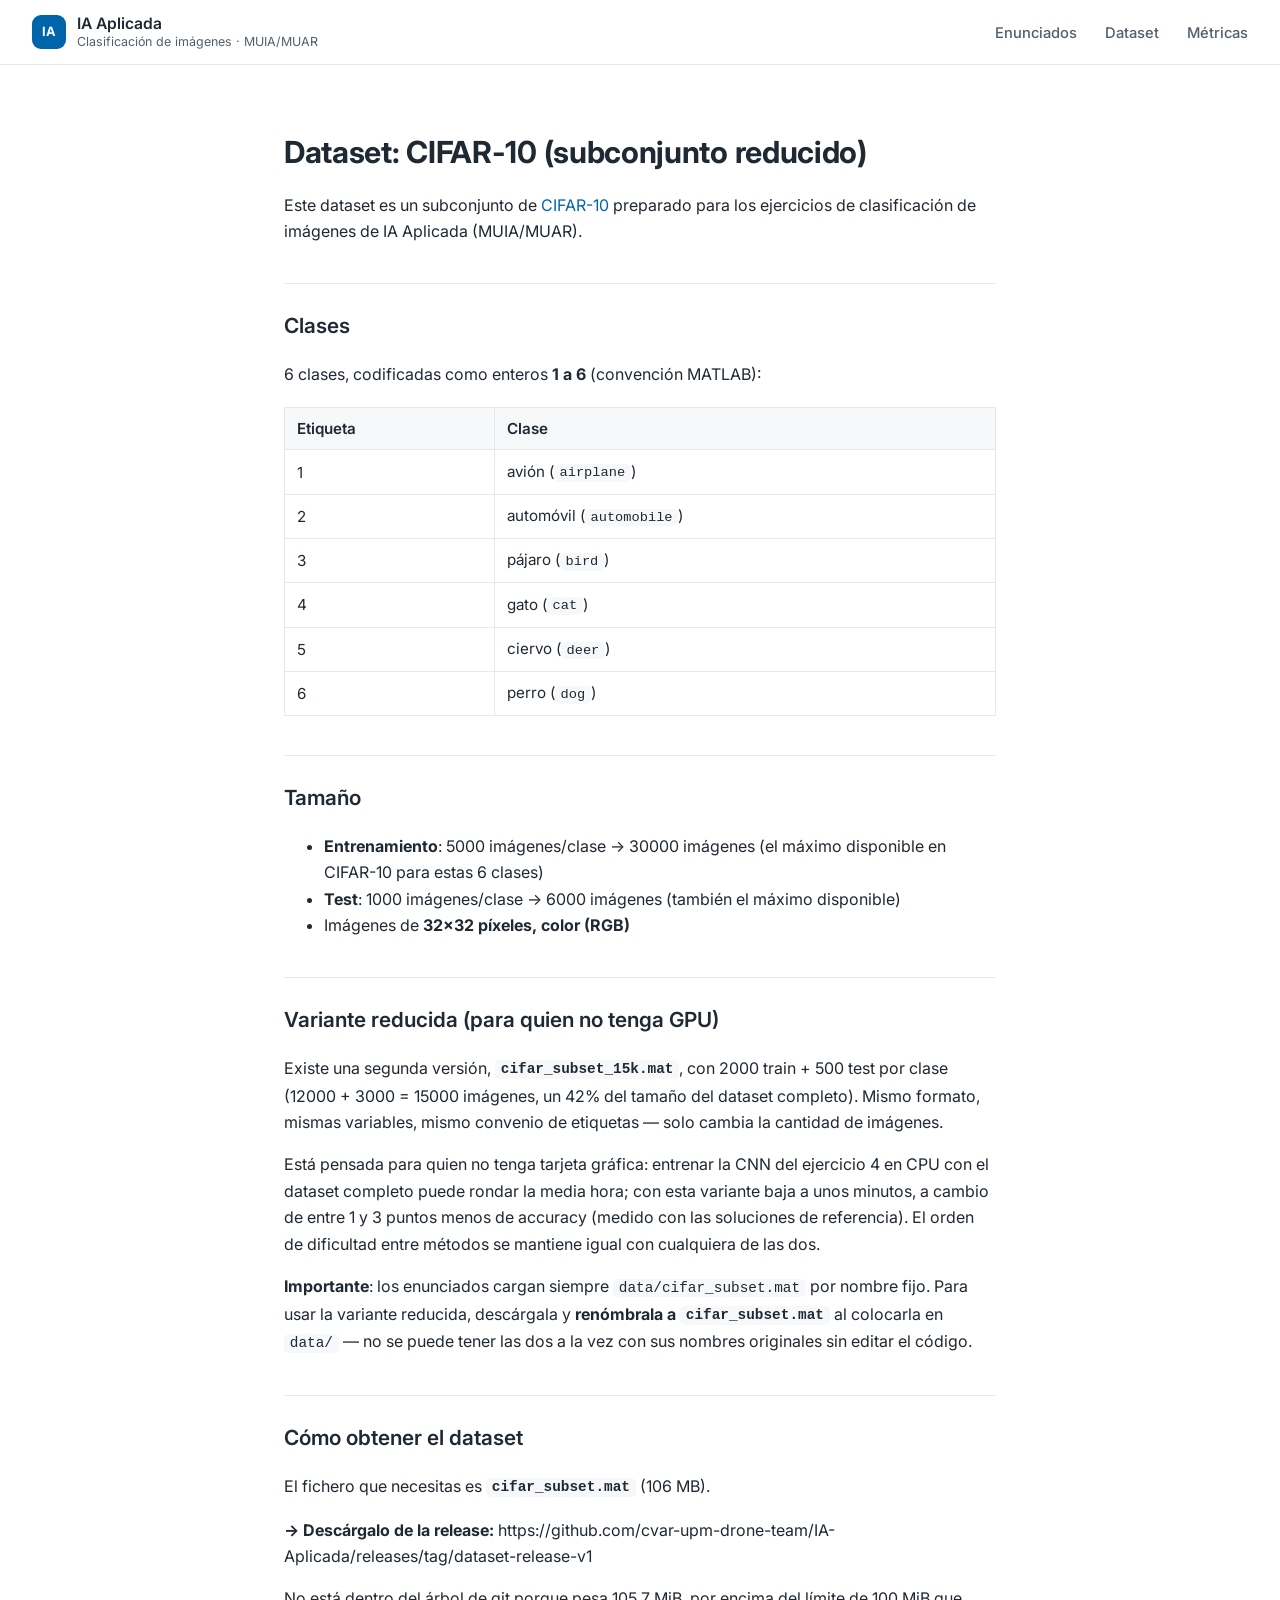
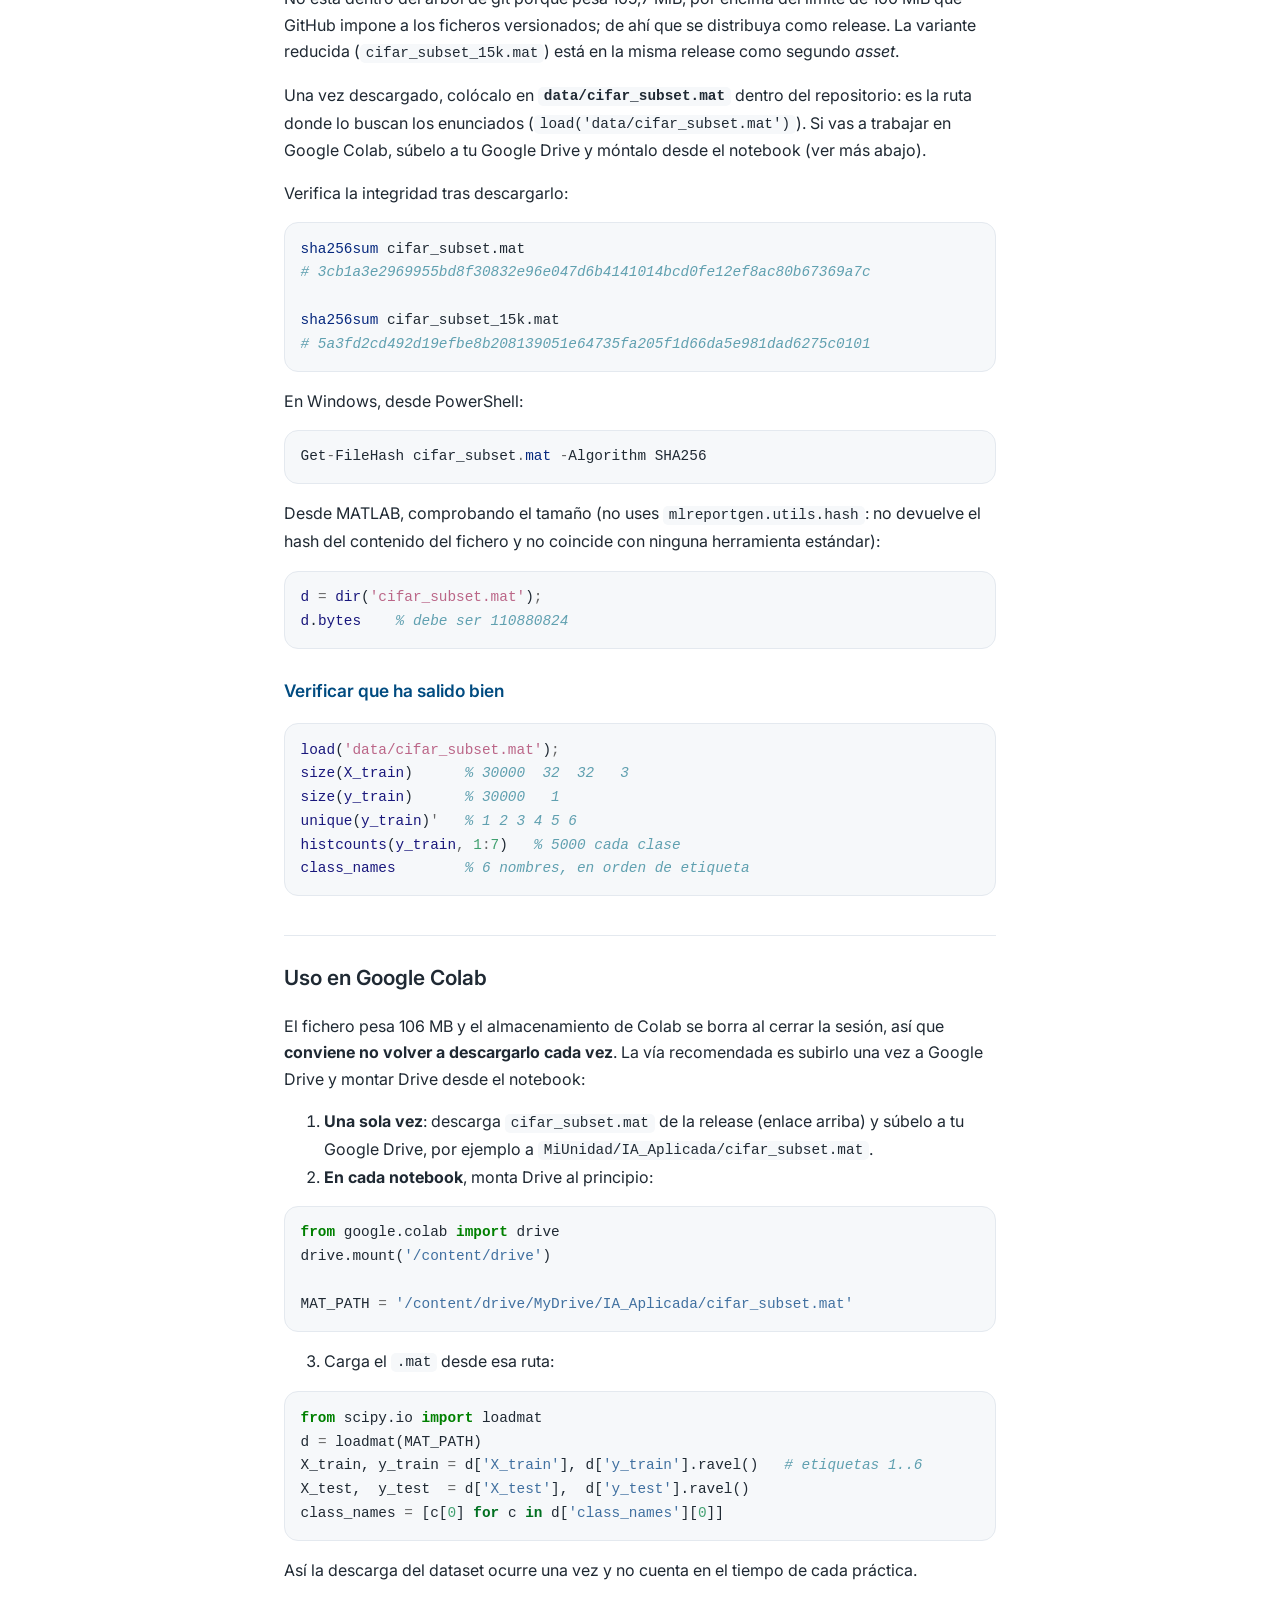
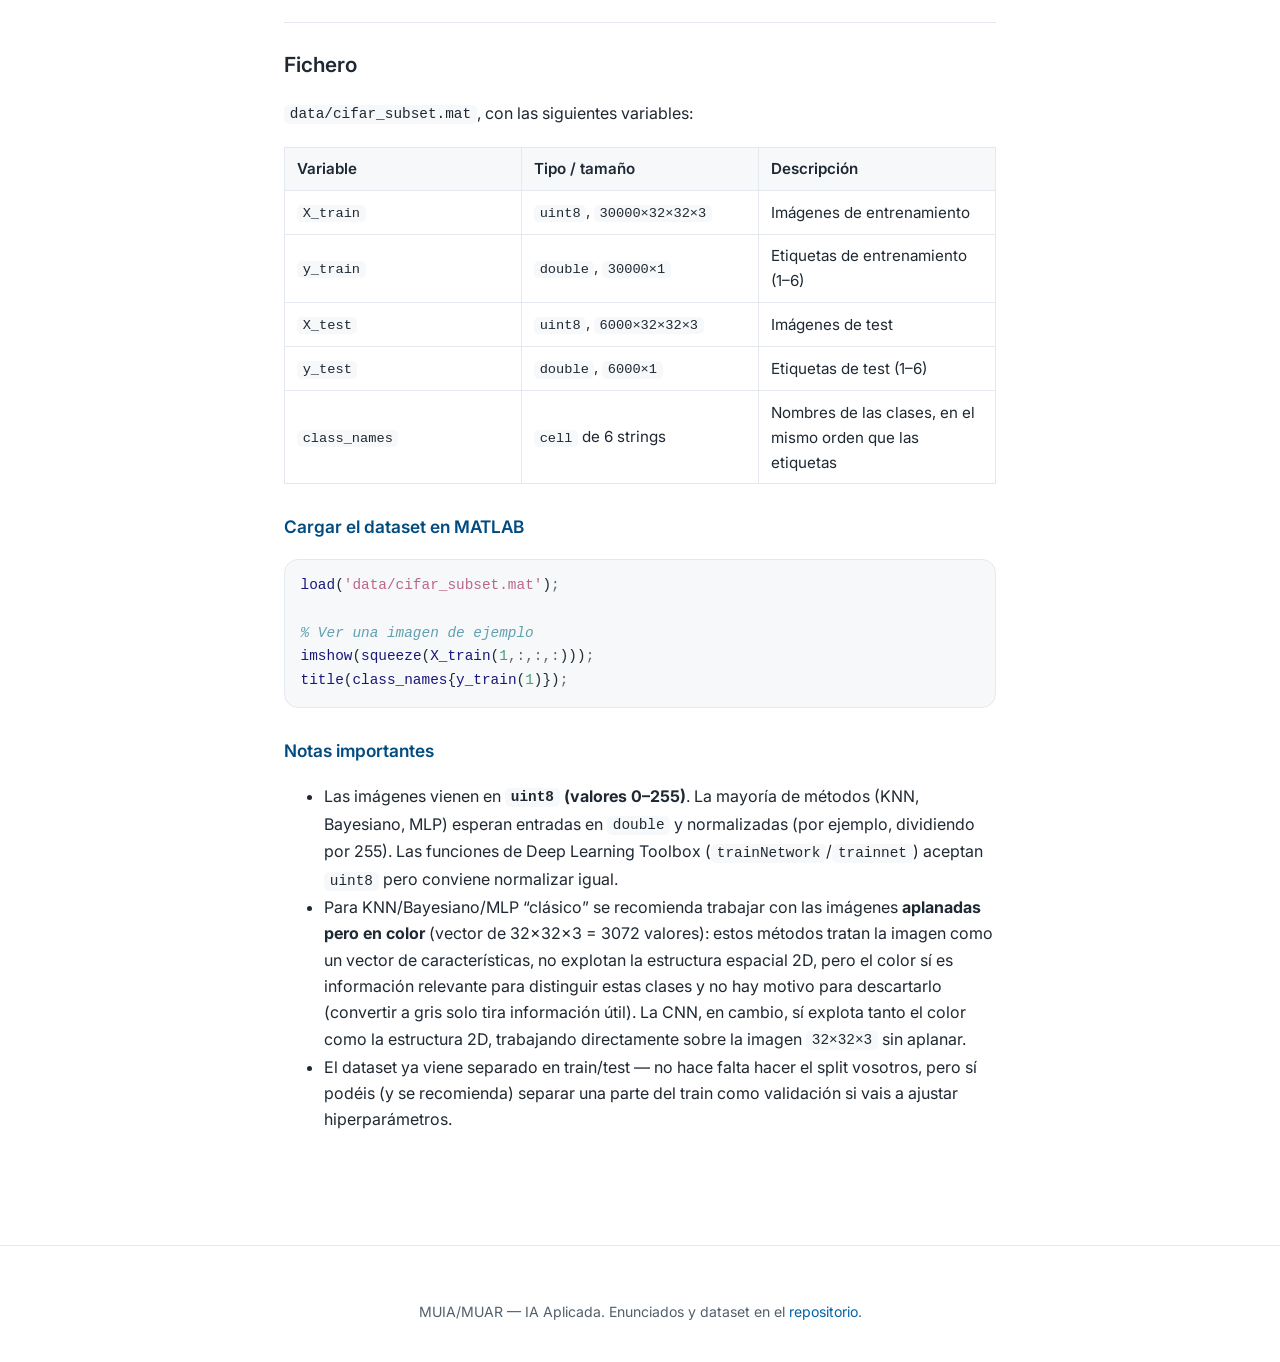
==== dataset.html @ ec820c71 "Publicar sitio: enunciados, dataset y metricas Generado con pandoc a partir de enunciados/*.md y doc" ====
<!doctype html>
<html lang="es">
<head>
<meta charset="utf-8">
<meta name="viewport" content="width=device-width, initial-scale=1">
<title>Dataset — IA Aplicada</title>
<link rel="preconnect" href="https://fonts.googleapis.com">
<link rel="preconnect" href="https://fonts.gstatic.com" crossorigin>
<link href="https://fonts.googleapis.com/css2?family=Inter:wght@400;500;600;700&display=swap" rel="stylesheet">
<link rel="stylesheet" href="style.css">
</head>
<body>
<header class="topbar">
  <a class="brand" href="index.html">
    <span class="brand-mark">IA</span>
    <span class="brand-text">
      <span class="brand-title">IA Aplicada</span>
      <span class="brand-sub">Clasificación de imágenes · MUIA/MUAR</span>
    </span>
  </a>
  <nav>
    <a href="index.html">Enunciados</a>
    <a href="dataset.html">Dataset</a>
    <a href="metrics.html">Métricas</a>
  </nav>
</header>
<main class="content">
<h1 id="dataset-cifar-10-subconjunto-reducido">Dataset: CIFAR-10
(subconjunto reducido)</h1>
<p>Este dataset es un subconjunto de <a
href="https://www.cs.toronto.edu/~kriz/cifar.html">CIFAR-10</a>
preparado para los ejercicios de clasificación de imágenes de IA
Aplicada (MUIA/MUAR).</p>
<h2 id="clases">Clases</h2>
<p>6 clases, codificadas como enteros <strong>1 a 6</strong> (convención
MATLAB):</p>
<table>
<thead>
<tr class="header">
<th>Etiqueta</th>
<th>Clase</th>
</tr>
</thead>
<tbody>
<tr class="odd">
<td>1</td>
<td>avión (<code>airplane</code>)</td>
</tr>
<tr class="even">
<td>2</td>
<td>automóvil (<code>automobile</code>)</td>
</tr>
<tr class="odd">
<td>3</td>
<td>pájaro (<code>bird</code>)</td>
</tr>
<tr class="even">
<td>4</td>
<td>gato (<code>cat</code>)</td>
</tr>
<tr class="odd">
<td>5</td>
<td>ciervo (<code>deer</code>)</td>
</tr>
<tr class="even">
<td>6</td>
<td>perro (<code>dog</code>)</td>
</tr>
</tbody>
</table>
<h2 id="tamaño">Tamaño</h2>
<ul>
<li><strong>Entrenamiento</strong>: 5000 imágenes/clase → 30000 imágenes
(el máximo disponible en CIFAR-10 para estas 6 clases)</li>
<li><strong>Test</strong>: 1000 imágenes/clase → 6000 imágenes (también
el máximo disponible)</li>
<li>Imágenes de <strong>32×32 píxeles, color (RGB)</strong></li>
</ul>
<h2 id="variante-reducida-para-quien-no-tenga-gpu">Variante reducida
(para quien no tenga GPU)</h2>
<p>Existe una segunda versión,
<strong><code>cifar_subset_15k.mat</code></strong>, con 2000 train + 500
test por clase (12000 + 3000 = 15000 imágenes, un 42% del tamaño del
dataset completo). Mismo formato, mismas variables, mismo convenio de
etiquetas — solo cambia la cantidad de imágenes.</p>
<p>Está pensada para quien no tenga tarjeta gráfica: entrenar la CNN del
ejercicio 4 en CPU con el dataset completo puede rondar la media hora;
con esta variante baja a unos minutos, a cambio de entre 1 y 3 puntos
menos de accuracy (medido con las soluciones de referencia). El orden de
dificultad entre métodos se mantiene igual con cualquiera de las
dos.</p>
<p><strong>Importante</strong>: los enunciados cargan siempre
<code>data/cifar_subset.mat</code> por nombre fijo. Para usar la
variante reducida, descárgala y <strong>renómbrala a
<code>cifar_subset.mat</code></strong> al colocarla en
<code>data/</code> — no se puede tener las dos a la vez con sus nombres
originales sin editar el código.</p>
<h2 id="cómo-obtener-el-dataset">Cómo obtener el dataset</h2>
<p>El fichero que necesitas es
<strong><code>cifar_subset.mat</code></strong> (106 MB).</p>
<p><strong>→ Descárgalo de la release:</strong>
https://github.com/cvar-upm-drone-team/IA-Aplicada/releases/tag/dataset-release-v1</p>
<p>No está dentro del árbol de git porque pesa 105,7 MiB, por encima del
límite de 100 MiB que GitHub impone a los ficheros versionados; de ahí
que se distribuya como release. La variante reducida
(<code>cifar_subset_15k.mat</code>) está en la misma release como
segundo <em>asset</em>.</p>
<p>Una vez descargado, colócalo en
<strong><code>data/cifar_subset.mat</code></strong> dentro del
repositorio: es la ruta donde lo buscan los enunciados
(<code>load('data/cifar_subset.mat')</code>). Si vas a trabajar en
Google Colab, súbelo a tu Google Drive y móntalo desde el notebook (ver
más abajo).</p>
<p>Verifica la integridad tras descargarlo:</p>
<div class="sourceCode" id="cb1"><pre
class="sourceCode bash"><code class="sourceCode bash"><span id="cb1-1"><a href="#cb1-1" aria-hidden="true" tabindex="-1"></a><span class="fu">sha256sum</span> cifar_subset.mat</span>
<span id="cb1-2"><a href="#cb1-2" aria-hidden="true" tabindex="-1"></a><span class="co"># 3cb1a3e2969955bd8f30832e96e047d6b4141014bcd0fe12ef8ac80b67369a7c</span></span>
<span id="cb1-3"><a href="#cb1-3" aria-hidden="true" tabindex="-1"></a></span>
<span id="cb1-4"><a href="#cb1-4" aria-hidden="true" tabindex="-1"></a><span class="fu">sha256sum</span> cifar_subset_15k.mat</span>
<span id="cb1-5"><a href="#cb1-5" aria-hidden="true" tabindex="-1"></a><span class="co"># 5a3fd2cd492d19efbe8b208139051e64735fa205f1d66da5e981dad6275c0101</span></span></code></pre></div>
<p>En Windows, desde PowerShell:</p>
<div class="sourceCode" id="cb2"><pre
class="sourceCode powershell"><code class="sourceCode powershell"><span id="cb2-1"><a href="#cb2-1" aria-hidden="true" tabindex="-1"></a>Get<span class="op">-</span>FileHash cifar_subset<span class="op">.</span><span class="fu">mat</span> <span class="op">-</span>Algorithm SHA256</span></code></pre></div>
<p>Desde MATLAB, comprobando el tamaño (no uses
<code>mlreportgen.utils.hash</code>: no devuelve el hash del contenido
del fichero y no coincide con ninguna herramienta estándar):</p>
<div class="sourceCode" id="cb3"><pre
class="sourceCode matlab"><code class="sourceCode matlab"><span id="cb3-1"><a href="#cb3-1" aria-hidden="true" tabindex="-1"></a><span class="va">d</span> <span class="op">=</span> <span class="va">dir</span>(<span class="ss">&#39;cifar_subset.mat&#39;</span>)<span class="op">;</span></span>
<span id="cb3-2"><a href="#cb3-2" aria-hidden="true" tabindex="-1"></a><span class="va">d</span>.<span class="va">bytes</span>    <span class="co">% debe ser 110880824</span></span></code></pre></div>
<h3 id="verificar-que-ha-salido-bien">Verificar que ha salido bien</h3>
<div class="sourceCode" id="cb4"><pre
class="sourceCode matlab"><code class="sourceCode matlab"><span id="cb4-1"><a href="#cb4-1" aria-hidden="true" tabindex="-1"></a><span class="va">load</span>(<span class="ss">&#39;data/cifar_subset.mat&#39;</span>)<span class="op">;</span></span>
<span id="cb4-2"><a href="#cb4-2" aria-hidden="true" tabindex="-1"></a><span class="va">size</span>(<span class="va">X_train</span>)      <span class="co">% 30000  32  32   3</span></span>
<span id="cb4-3"><a href="#cb4-3" aria-hidden="true" tabindex="-1"></a><span class="va">size</span>(<span class="va">y_train</span>)      <span class="co">% 30000   1</span></span>
<span id="cb4-4"><a href="#cb4-4" aria-hidden="true" tabindex="-1"></a><span class="va">unique</span>(<span class="va">y_train</span>)<span class="op">&#39;</span>   <span class="co">% 1 2 3 4 5 6</span></span>
<span id="cb4-5"><a href="#cb4-5" aria-hidden="true" tabindex="-1"></a><span class="va">histcounts</span>(<span class="va">y_train</span><span class="op">,</span> <span class="fl">1</span><span class="op">:</span><span class="fl">7</span>)   <span class="co">% 5000 cada clase</span></span>
<span id="cb4-6"><a href="#cb4-6" aria-hidden="true" tabindex="-1"></a><span class="va">class_names</span>        <span class="co">% 6 nombres, en orden de etiqueta</span></span></code></pre></div>
<h2 id="uso-en-google-colab">Uso en Google Colab</h2>
<p>El fichero pesa 106 MB y el almacenamiento de Colab se borra al
cerrar la sesión, así que <strong>conviene no volver a descargarlo cada
vez</strong>. La vía recomendada es subirlo una vez a Google Drive y
montar Drive desde el notebook:</p>
<ol type="1">
<li><strong>Una sola vez</strong>: descarga
<code>cifar_subset.mat</code> de la release (enlace arriba) y súbelo a
tu Google Drive, por ejemplo a
<code>MiUnidad/IA_Aplicada/cifar_subset.mat</code>.</li>
<li><strong>En cada notebook</strong>, monta Drive al principio:</li>
</ol>
<div class="sourceCode" id="cb5"><pre
class="sourceCode python"><code class="sourceCode python"><span id="cb5-1"><a href="#cb5-1" aria-hidden="true" tabindex="-1"></a><span class="im">from</span> google.colab <span class="im">import</span> drive</span>
<span id="cb5-2"><a href="#cb5-2" aria-hidden="true" tabindex="-1"></a>drive.mount(<span class="st">&#39;/content/drive&#39;</span>)</span>
<span id="cb5-3"><a href="#cb5-3" aria-hidden="true" tabindex="-1"></a></span>
<span id="cb5-4"><a href="#cb5-4" aria-hidden="true" tabindex="-1"></a>MAT_PATH <span class="op">=</span> <span class="st">&#39;/content/drive/MyDrive/IA_Aplicada/cifar_subset.mat&#39;</span></span></code></pre></div>
<ol start="3" type="1">
<li>Carga el <code>.mat</code> desde esa ruta:</li>
</ol>
<div class="sourceCode" id="cb6"><pre
class="sourceCode python"><code class="sourceCode python"><span id="cb6-1"><a href="#cb6-1" aria-hidden="true" tabindex="-1"></a><span class="im">from</span> scipy.io <span class="im">import</span> loadmat</span>
<span id="cb6-2"><a href="#cb6-2" aria-hidden="true" tabindex="-1"></a>d <span class="op">=</span> loadmat(MAT_PATH)</span>
<span id="cb6-3"><a href="#cb6-3" aria-hidden="true" tabindex="-1"></a>X_train, y_train <span class="op">=</span> d[<span class="st">&#39;X_train&#39;</span>], d[<span class="st">&#39;y_train&#39;</span>].ravel()   <span class="co"># etiquetas 1..6</span></span>
<span id="cb6-4"><a href="#cb6-4" aria-hidden="true" tabindex="-1"></a>X_test,  y_test  <span class="op">=</span> d[<span class="st">&#39;X_test&#39;</span>],  d[<span class="st">&#39;y_test&#39;</span>].ravel()</span>
<span id="cb6-5"><a href="#cb6-5" aria-hidden="true" tabindex="-1"></a>class_names <span class="op">=</span> [c[<span class="dv">0</span>] <span class="cf">for</span> c <span class="kw">in</span> d[<span class="st">&#39;class_names&#39;</span>][<span class="dv">0</span>]]</span></code></pre></div>
<p>Así la descarga del dataset ocurre una vez y no cuenta en el tiempo
de cada práctica.</p>
<h2 id="fichero">Fichero</h2>
<p><code>data/cifar_subset.mat</code>, con las siguientes variables:</p>
<table>
<colgroup>
<col style="width: 33%" />
<col style="width: 33%" />
<col style="width: 33%" />
</colgroup>
<thead>
<tr class="header">
<th>Variable</th>
<th>Tipo / tamaño</th>
<th>Descripción</th>
</tr>
</thead>
<tbody>
<tr class="odd">
<td><code>X_train</code></td>
<td><code>uint8</code>, <code>30000×32×32×3</code></td>
<td>Imágenes de entrenamiento</td>
</tr>
<tr class="even">
<td><code>y_train</code></td>
<td><code>double</code>, <code>30000×1</code></td>
<td>Etiquetas de entrenamiento (1–6)</td>
</tr>
<tr class="odd">
<td><code>X_test</code></td>
<td><code>uint8</code>, <code>6000×32×32×3</code></td>
<td>Imágenes de test</td>
</tr>
<tr class="even">
<td><code>y_test</code></td>
<td><code>double</code>, <code>6000×1</code></td>
<td>Etiquetas de test (1–6)</td>
</tr>
<tr class="odd">
<td><code>class_names</code></td>
<td><code>cell</code> de 6 strings</td>
<td>Nombres de las clases, en el mismo orden que las etiquetas</td>
</tr>
</tbody>
</table>
<h3 id="cargar-el-dataset-en-matlab">Cargar el dataset en MATLAB</h3>
<div class="sourceCode" id="cb7"><pre
class="sourceCode matlab"><code class="sourceCode matlab"><span id="cb7-1"><a href="#cb7-1" aria-hidden="true" tabindex="-1"></a><span class="va">load</span>(<span class="ss">&#39;data/cifar_subset.mat&#39;</span>)<span class="op">;</span></span>
<span id="cb7-2"><a href="#cb7-2" aria-hidden="true" tabindex="-1"></a></span>
<span id="cb7-3"><a href="#cb7-3" aria-hidden="true" tabindex="-1"></a><span class="co">% Ver una imagen de ejemplo</span></span>
<span id="cb7-4"><a href="#cb7-4" aria-hidden="true" tabindex="-1"></a><span class="va">imshow</span>(<span class="va">squeeze</span>(<span class="va">X_train</span>(<span class="fl">1</span><span class="op">,:,:,:</span>)))<span class="op">;</span></span>
<span id="cb7-5"><a href="#cb7-5" aria-hidden="true" tabindex="-1"></a><span class="va">title</span>(<span class="va">class_names</span>{<span class="va">y_train</span>(<span class="fl">1</span>)})<span class="op">;</span></span></code></pre></div>
<h3 id="notas-importantes">Notas importantes</h3>
<ul>
<li>Las imágenes vienen en <strong><code>uint8</code> (valores
0–255)</strong>. La mayoría de métodos (KNN, Bayesiano, MLP) esperan
entradas en <code>double</code> y normalizadas (por ejemplo, dividiendo
por 255). Las funciones de Deep Learning Toolbox
(<code>trainNetwork</code>/<code>trainnet</code>) aceptan
<code>uint8</code> pero conviene normalizar igual.</li>
<li>Para KNN/Bayesiano/MLP “clásico” se recomienda trabajar con las
imágenes <strong>aplanadas pero en color</strong> (vector de 32×32×3 =
3072 valores): estos métodos tratan la imagen como un vector de
características, no explotan la estructura espacial 2D, pero el color sí
es información relevante para distinguir estas clases y no hay motivo
para descartarlo (convertir a gris solo tira información útil). La CNN,
en cambio, sí explota tanto el color como la estructura 2D, trabajando
directamente sobre la imagen <code>32×32×3</code> sin aplanar.</li>
<li>El dataset ya viene separado en train/test — no hace falta hacer el
split vosotros, pero sí podéis (y se recomienda) separar una parte del
train como validación si vais a ajustar hiperparámetros.</li>
</ul>

</main>
<footer class="footer">
  <p>MUIA/MUAR — IA Aplicada. Enunciados y dataset en el
  <a href="https://github.com/cvar-upm-drone-team/IA-Aplicada">repositorio</a>.</p>
</footer>
</body>
</html>
---- style.css ----
:root {
  --bg: #ffffff;
  --surface: #ffffff;
  --surface-muted: #f6f8fa;
  --border: #e4e9ef;
  --text: #1f2933;
  --text-muted: #52606d;
  --accent: #0064ab;
  --accent-ink: #004b80;
  --accent-bg: #eaf3fb;
  --code-bg: #f6f8fa;
  --radius: 8px;
  --radius-lg: 14px;
}
* { box-sizing: border-box; }
html, body { margin: 0; padding: 0; }
body {
  background: var(--bg);
  color: var(--text);
  font-family: "Inter", -apple-system, BlinkMacSystemFont, "Segoe UI", Helvetica, Arial, sans-serif;
  line-height: 1.65;
  -webkit-font-smoothing: antialiased;
}
a { color: var(--accent); text-decoration: none; }
a:hover { text-decoration: underline; }
code {
  font-family: ui-monospace, SFMono-Regular, Menlo, Consolas, monospace;
  background: var(--code-bg);
  padding: 0.1em 0.4em;
  border-radius: 5px;
  font-size: 0.9em;
}
pre {
  background: var(--code-bg);
  border: 1px solid var(--border);
  border-radius: var(--radius-lg);
  padding: 1.1em 1.2em;
  overflow-x: auto;
}
pre code { background: none; padding: 0; }
table { width: 100%; border-collapse: collapse; margin: 1.2rem 0; font-size: 0.95em; }
th, td { padding: 0.55em 0.8em; border: 1px solid var(--border); text-align: left; }
th { background: var(--surface-muted); font-weight: 600; }
blockquote {
  margin: 1em 0;
  padding: 0.6em 1.1em;
  border-left: 3px solid var(--accent);
  background: var(--accent-bg);
  color: var(--text-muted);
  border-radius: 0 var(--radius) var(--radius) 0;
}

/* Cabecera */
.topbar {
  position: sticky;
  top: 0;
  z-index: 10;
  display: flex;
  flex-wrap: wrap;
  align-items: center;
  justify-content: space-between;
  gap: 1rem;
  padding: 0.9rem 2rem;
  background: rgba(255, 255, 255, 0.92);
  backdrop-filter: blur(8px);
  border-bottom: 1px solid var(--border);
}
.topbar .brand { display: flex; align-items: center; gap: 0.7rem; color: var(--text); }
.topbar .brand:hover { text-decoration: none; }
.brand-mark {
  display: flex;
  align-items: center;
  justify-content: center;
  width: 34px;
  height: 34px;
  border-radius: 9px;
  background: var(--accent);
  color: #fff;
  font-weight: 700;
  font-size: 0.8rem;
  letter-spacing: 0.02em;
  flex-shrink: 0;
}
.brand-text { display: flex; flex-direction: column; line-height: 1.25; }
.brand-title { font-weight: 600; font-size: 0.98rem; }
.brand-sub { font-size: 0.78rem; color: var(--text-muted); }
.topbar nav a { margin-left: 1.5rem; color: var(--text-muted); font-size: 0.92rem; font-weight: 500; }
.topbar nav a:hover { color: var(--accent); text-decoration: none; }

.content {
  max-width: 760px;
  margin: 0 auto;
  padding: 3rem 1.5rem 4rem;
}
h1 { font-size: 1.9rem; line-height: 1.25; font-weight: 700; letter-spacing: -0.01em; }
h2 { font-size: 1.3rem; font-weight: 600; margin-top: 2.4rem; border-top: 1px solid var(--border); padding-top: 1.6rem; }
h3 { font-size: 1.08rem; font-weight: 600; margin-top: 1.8rem; color: var(--accent-ink); }

.footer {
  text-align: center;
  color: var(--text-muted);
  font-size: 0.88em;
  padding: 2.5rem 1.5rem 3.5rem;
  border-top: 1px solid var(--border);
  margin-top: 2rem;
}

/* Portada */
.hero {
  max-width: 720px;
  margin: 1.5rem auto 0;
  text-align: left;
  background-image: radial-gradient(var(--border) 1px, transparent 1px);
  background-size: 18px 18px;
  background-position: right -10px top -10px;
  background-repeat: no-repeat;
  background-size: 220px 220px;
}
.eyebrow {
  display: inline-block;
  color: var(--accent);
  font-size: 0.82rem;
  font-weight: 600;
  letter-spacing: 0.06em;
  text-transform: uppercase;
  margin-bottom: 0.9rem;
}
.hero h1 { margin: 0 0 0.9rem; }
.hero p { color: var(--text-muted); font-size: 1.08rem; max-width: 55ch; }
.hero-actions { display: flex; align-items: center; gap: 1.6rem; margin-top: 1.6rem; flex-wrap: wrap; }
.btn-primary {
  display: inline-block;
  background: var(--accent);
  color: #fff;
  padding: 0.75em 1.5em;
  border-radius: var(--radius);
  font-weight: 600;
  font-size: 0.95rem;
}
.btn-primary:hover { background: var(--accent-ink); text-decoration: none; }
.btn-text { color: var(--accent); font-weight: 600; font-size: 0.95rem; }

.grid {
  display: grid;
  grid-template-columns: repeat(2, 1fr);
  gap: 1rem;
  margin: 2.8rem 0;
  scroll-margin-top: 5rem;
}
@media (max-width: 600px) { .grid { grid-template-columns: 1fr; } }
.card {
  display: flex;
  flex-direction: column;
  gap: 0.35rem;
  background: var(--surface);
  border: 1px solid var(--border);
  border-radius: var(--radius-lg);
  padding: 1.3rem 1.4rem;
  color: var(--text);
  transition: border-color 0.15s ease, transform 0.15s ease;
}
.card:hover { border-color: var(--accent); transform: translateY(-2px); text-decoration: none; }
.card-tag { font-size: 0.78rem; color: var(--accent); font-weight: 600; text-transform: uppercase; letter-spacing: 0.05em; }
.card-title { font-size: 1.15rem; font-weight: 600; color: var(--text); }
.card-desc { color: var(--text-muted); font-size: 0.92rem; }

.info { max-width: 720px; margin: 0 auto; }
.info ul { padding-left: 1.2rem; }
.info li { margin-bottom: 0.6rem; color: var(--text-muted); }
.info li code { color: var(--text); }

code span.al { color: #ff0000; font-weight: bold; } /* Alert */
    code span.an { color: #60a0b0; font-weight: bold; font-style: italic; } /* Annotation */
    code span.at { color: #7d9029; } /* Attribute */
    code span.bn { color: #40a070; } /* BaseN */
    code span.bu { color: #008000; } /* BuiltIn */
    code span.cf { color: #007020; font-weight: bold; } /* ControlFlow */
    code span.ch { color: #4070a0; } /* Char */
    code span.cn { color: #880000; } /* Constant */
    code span.co { color: #60a0b0; font-style: italic; } /* Comment */
    code span.cv { color: #60a0b0; font-weight: bold; font-style: italic; } /* CommentVar */
    code span.do { color: #ba2121; font-style: italic; } /* Documentation */
    code span.dt { color: #902000; } /* DataType */
    code span.dv { color: #40a070; } /* DecVal */
    code span.er { color: #ff0000; font-weight: bold; } /* Error */
    code span.ex { } /* Extension */
    code span.fl { color: #40a070; } /* Float */
    code span.fu { color: #06287e; } /* Function */
    code span.im { color: #008000; font-weight: bold; } /* Import */
    code span.in { color: #60a0b0; font-weight: bold; font-style: italic; } /* Information */
    code span.kw { color: #007020; font-weight: bold; } /* Keyword */
    code span.op { color: #666666; } /* Operator */
    code span.ot { color: #007020; } /* Other */
    code span.pp { color: #bc7a00; } /* Preprocessor */
    code span.sc { color: #4070a0; } /* SpecialChar */
    code span.ss { color: #bb6688; } /* SpecialString */
    code span.st { color: #4070a0; } /* String */
    code span.va { color: #19177c; } /* Variable */
    code span.vs { color: #4070a0; } /* VerbatimString */
    code span.wa { color: #60a0b0; font-weight: bold; font-style: italic; } /* Warning */
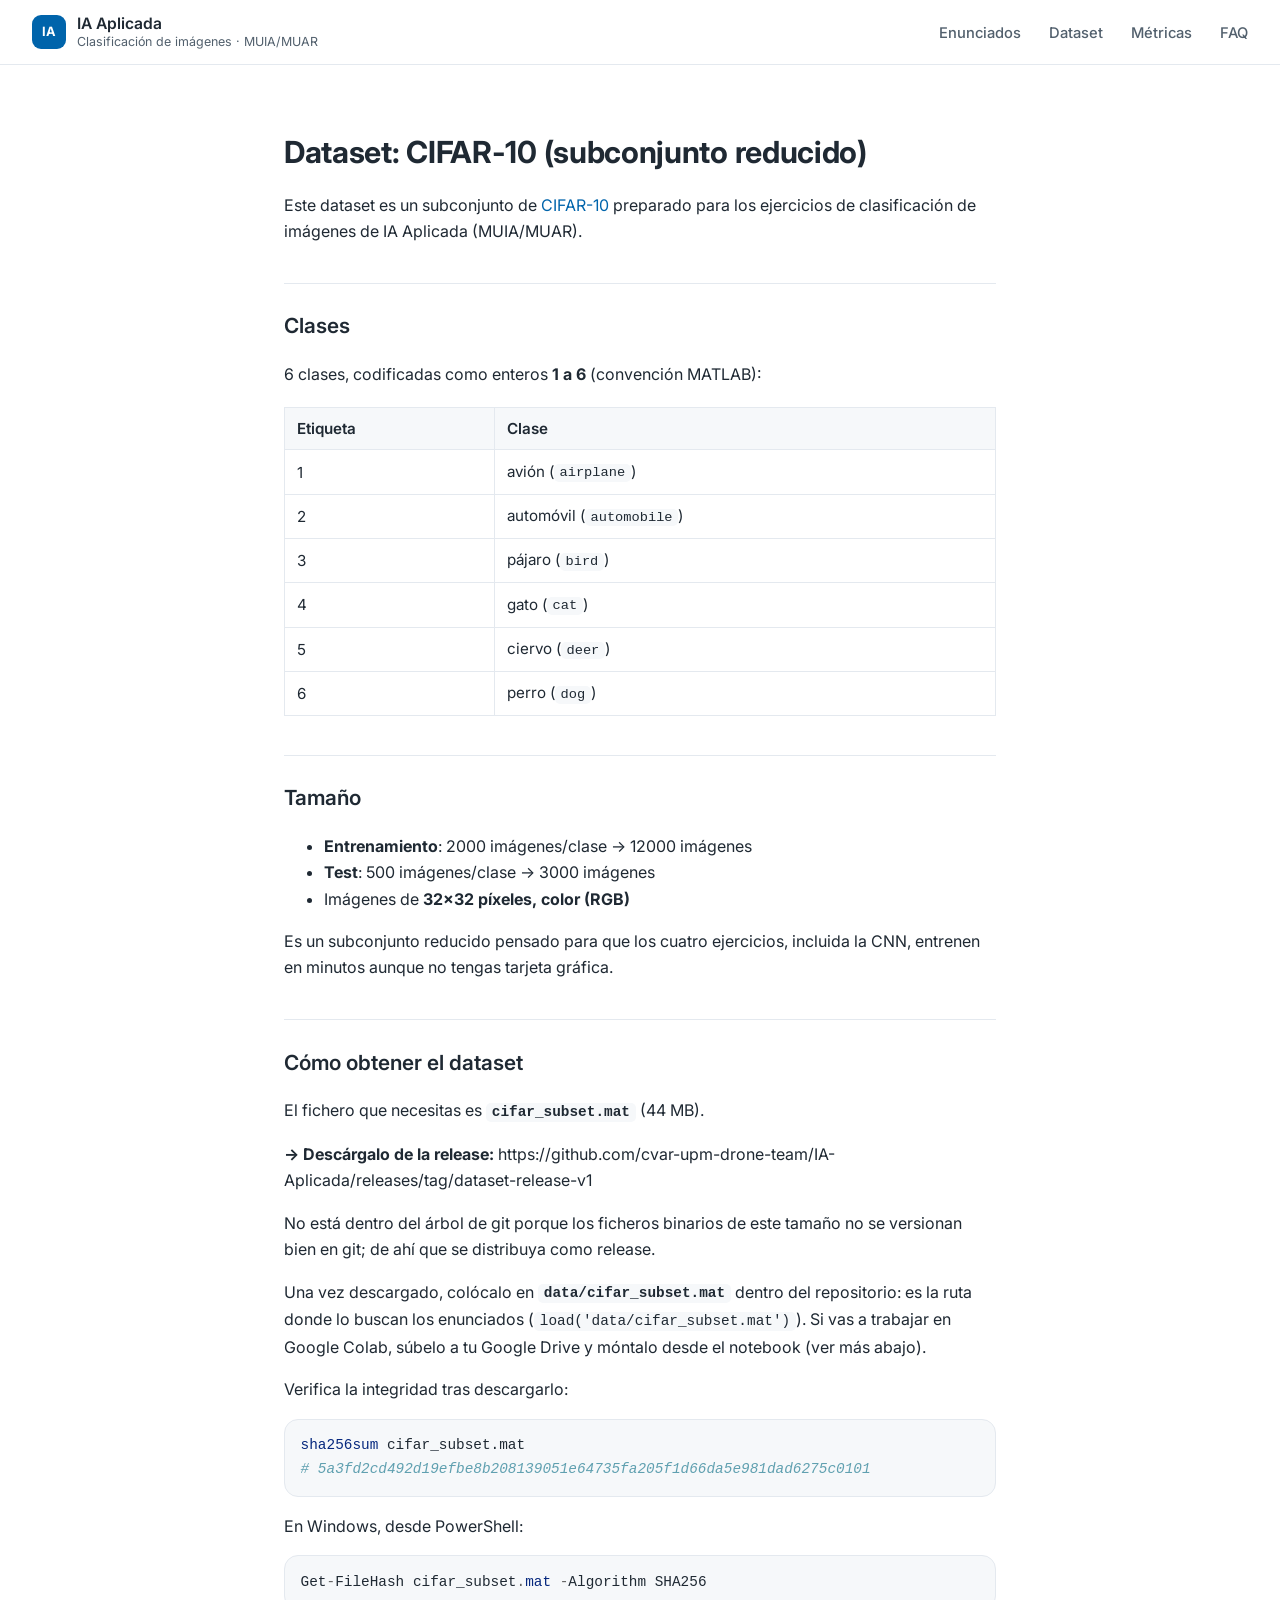
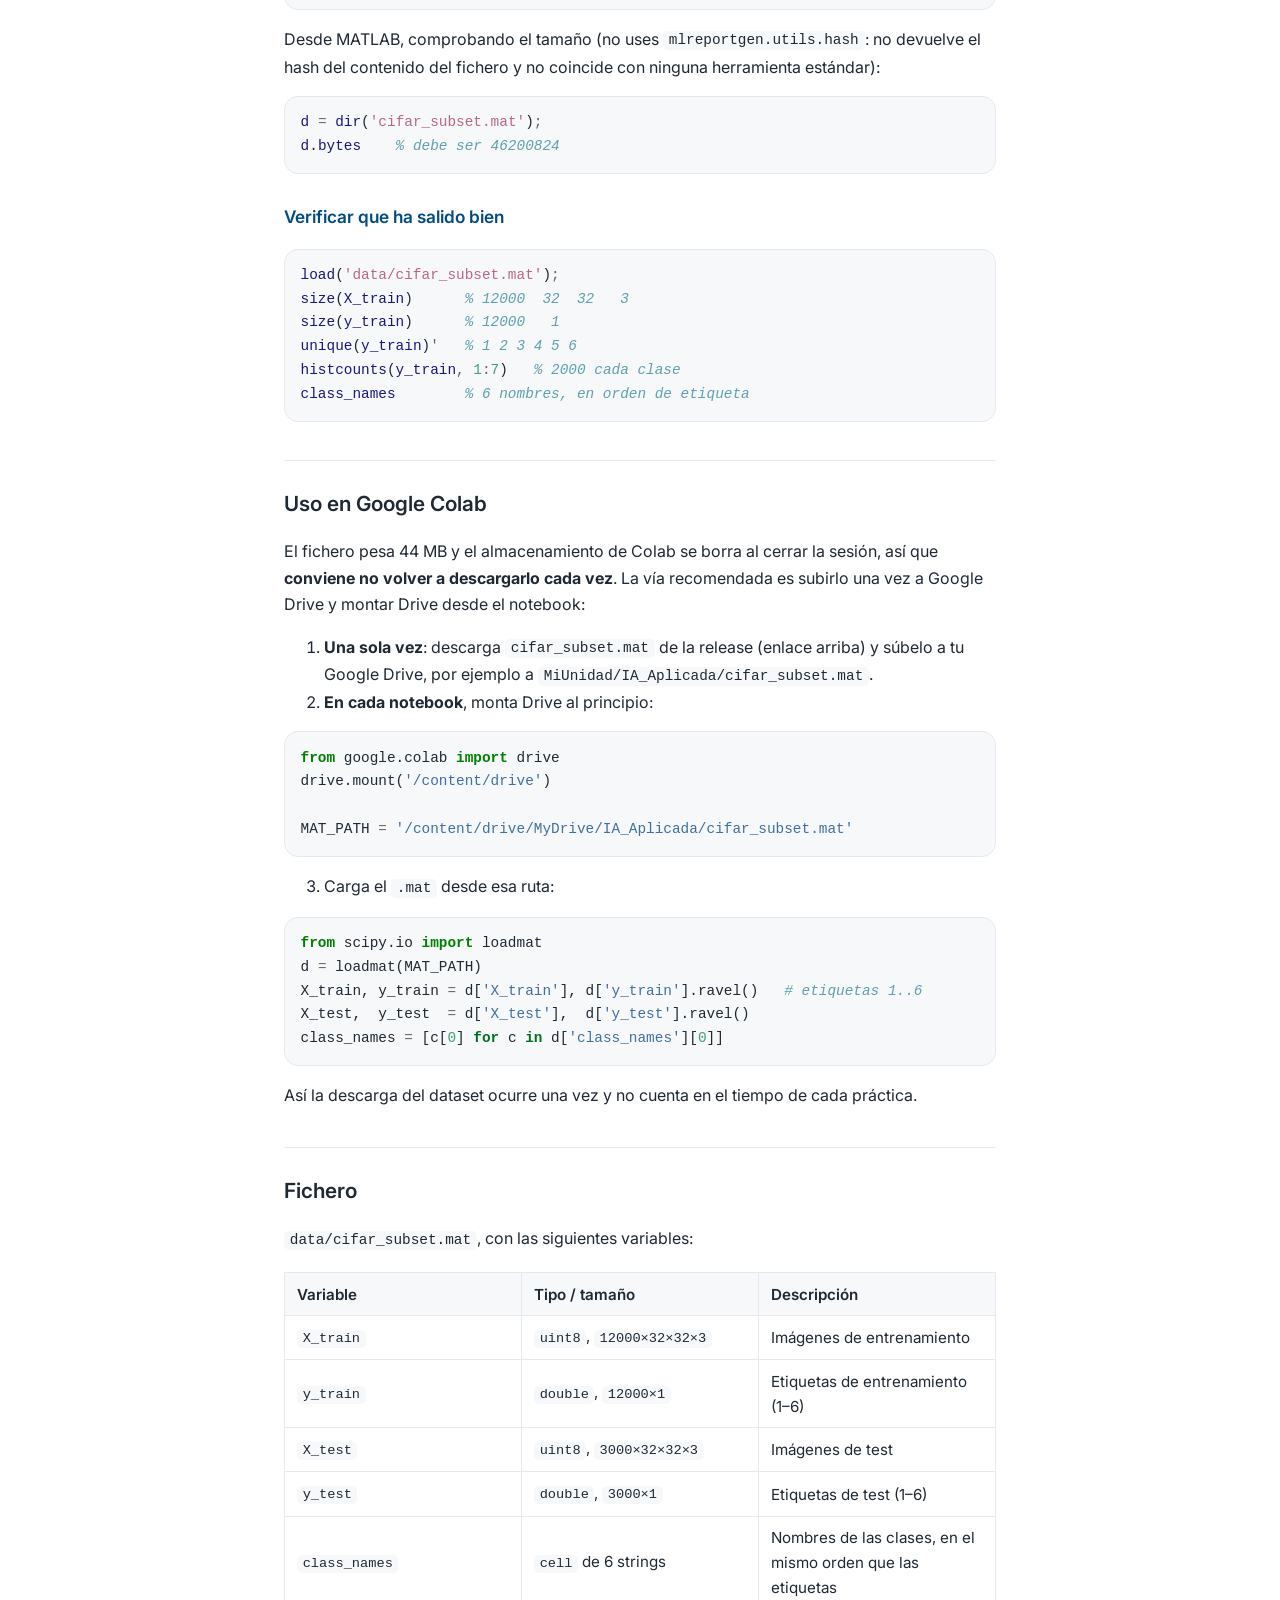
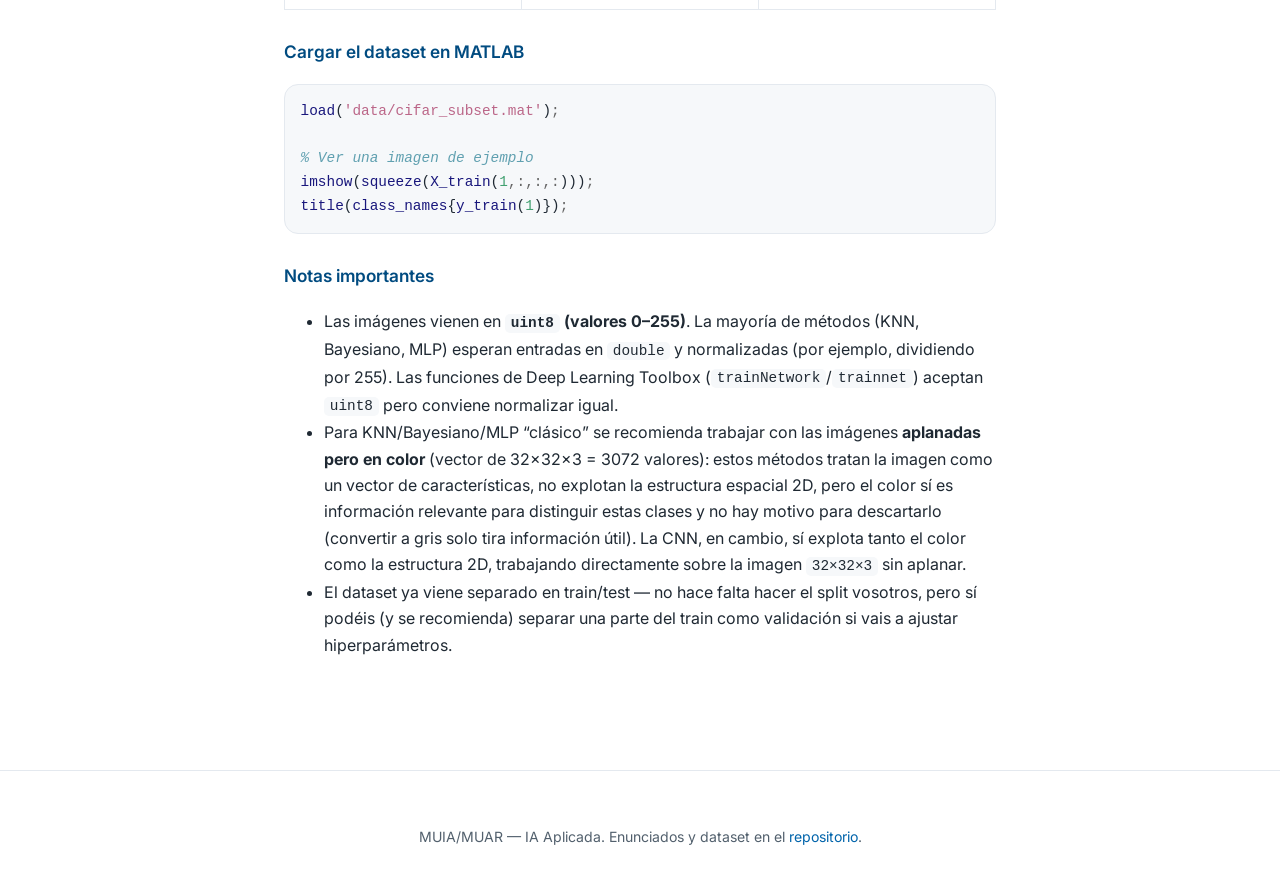
==== commit b530850e: "Actualizar sitio: dataset reducido unico + pagina FAQ Regenerado desde main tras simplificar el data" ====
--- a/dataset.html
+++ b/dataset.html
@@ -22,6 +22,7 @@
     <a href="index.html">Enunciados</a>
     <a href="dataset.html">Dataset</a>
     <a href="metrics.html">Métricas</a>
+    <a href="faq.html">FAQ</a>
   </nav>
 </header>
 <main class="content">
@@ -70,41 +71,22 @@
 </table>
 <h2 id="tamaño">Tamaño</h2>
 <ul>
-<li><strong>Entrenamiento</strong>: 5000 imágenes/clase → 30000 imágenes
-(el máximo disponible en CIFAR-10 para estas 6 clases)</li>
-<li><strong>Test</strong>: 1000 imágenes/clase → 6000 imágenes (también
-el máximo disponible)</li>
+<li><strong>Entrenamiento</strong>: 2000 imágenes/clase → 12000
+imágenes</li>
+<li><strong>Test</strong>: 500 imágenes/clase → 3000 imágenes</li>
 <li>Imágenes de <strong>32×32 píxeles, color (RGB)</strong></li>
 </ul>
-<h2 id="variante-reducida-para-quien-no-tenga-gpu">Variante reducida
-(para quien no tenga GPU)</h2>
-<p>Existe una segunda versión,
-<strong><code>cifar_subset_15k.mat</code></strong>, con 2000 train + 500
-test por clase (12000 + 3000 = 15000 imágenes, un 42% del tamaño del
-dataset completo). Mismo formato, mismas variables, mismo convenio de
-etiquetas — solo cambia la cantidad de imágenes.</p>
-<p>Está pensada para quien no tenga tarjeta gráfica: entrenar la CNN del
-ejercicio 4 en CPU con el dataset completo puede rondar la media hora;
-con esta variante baja a unos minutos, a cambio de entre 1 y 3 puntos
-menos de accuracy (medido con las soluciones de referencia). El orden de
-dificultad entre métodos se mantiene igual con cualquiera de las
-dos.</p>
-<p><strong>Importante</strong>: los enunciados cargan siempre
-<code>data/cifar_subset.mat</code> por nombre fijo. Para usar la
-variante reducida, descárgala y <strong>renómbrala a
-<code>cifar_subset.mat</code></strong> al colocarla en
-<code>data/</code> — no se puede tener las dos a la vez con sus nombres
-originales sin editar el código.</p>
+<p>Es un subconjunto reducido pensado para que los cuatro ejercicios,
+incluida la CNN, entrenen en minutos aunque no tengas tarjeta
+gráfica.</p>
 <h2 id="cómo-obtener-el-dataset">Cómo obtener el dataset</h2>
 <p>El fichero que necesitas es
-<strong><code>cifar_subset.mat</code></strong> (106 MB).</p>
+<strong><code>cifar_subset.mat</code></strong> (44 MB).</p>
 <p><strong>→ Descárgalo de la release:</strong>
 https://github.com/cvar-upm-drone-team/IA-Aplicada/releases/tag/dataset-release-v1</p>
-<p>No está dentro del árbol de git porque pesa 105,7 MiB, por encima del
-límite de 100 MiB que GitHub impone a los ficheros versionados; de ahí
-que se distribuya como release. La variante reducida
-(<code>cifar_subset_15k.mat</code>) está en la misma release como
-segundo <em>asset</em>.</p>
+<p>No está dentro del árbol de git porque los ficheros binarios de este
+tamaño no se versionan bien en git; de ahí que se distribuya como
+release.</p>
 <p>Una vez descargado, colócalo en
 <strong><code>data/cifar_subset.mat</code></strong> dentro del
 repositorio: es la ruta donde lo buscan los enunciados
@@ -114,10 +96,7 @@
 <p>Verifica la integridad tras descargarlo:</p>
 <div class="sourceCode" id="cb1"><pre
 class="sourceCode bash"><code class="sourceCode bash"><span id="cb1-1"><a href="#cb1-1" aria-hidden="true" tabindex="-1"></a><span class="fu">sha256sum</span> cifar_subset.mat</span>
-<span id="cb1-2"><a href="#cb1-2" aria-hidden="true" tabindex="-1"></a><span class="co"># 3cb1a3e2969955bd8f30832e96e047d6b4141014bcd0fe12ef8ac80b67369a7c</span></span>
-<span id="cb1-3"><a href="#cb1-3" aria-hidden="true" tabindex="-1"></a></span>
-<span id="cb1-4"><a href="#cb1-4" aria-hidden="true" tabindex="-1"></a><span class="fu">sha256sum</span> cifar_subset_15k.mat</span>
-<span id="cb1-5"><a href="#cb1-5" aria-hidden="true" tabindex="-1"></a><span class="co"># 5a3fd2cd492d19efbe8b208139051e64735fa205f1d66da5e981dad6275c0101</span></span></code></pre></div>
+<span id="cb1-2"><a href="#cb1-2" aria-hidden="true" tabindex="-1"></a><span class="co"># 5a3fd2cd492d19efbe8b208139051e64735fa205f1d66da5e981dad6275c0101</span></span></code></pre></div>
 <p>En Windows, desde PowerShell:</p>
 <div class="sourceCode" id="cb2"><pre
 class="sourceCode powershell"><code class="sourceCode powershell"><span id="cb2-1"><a href="#cb2-1" aria-hidden="true" tabindex="-1"></a>Get<span class="op">-</span>FileHash cifar_subset<span class="op">.</span><span class="fu">mat</span> <span class="op">-</span>Algorithm SHA256</span></code></pre></div>
@@ -126,18 +105,18 @@
 del fichero y no coincide con ninguna herramienta estándar):</p>
 <div class="sourceCode" id="cb3"><pre
 class="sourceCode matlab"><code class="sourceCode matlab"><span id="cb3-1"><a href="#cb3-1" aria-hidden="true" tabindex="-1"></a><span class="va">d</span> <span class="op">=</span> <span class="va">dir</span>(<span class="ss">&#39;cifar_subset.mat&#39;</span>)<span class="op">;</span></span>
-<span id="cb3-2"><a href="#cb3-2" aria-hidden="true" tabindex="-1"></a><span class="va">d</span>.<span class="va">bytes</span>    <span class="co">% debe ser 110880824</span></span></code></pre></div>
+<span id="cb3-2"><a href="#cb3-2" aria-hidden="true" tabindex="-1"></a><span class="va">d</span>.<span class="va">bytes</span>    <span class="co">% debe ser 46200824</span></span></code></pre></div>
 <h3 id="verificar-que-ha-salido-bien">Verificar que ha salido bien</h3>
 <div class="sourceCode" id="cb4"><pre
 class="sourceCode matlab"><code class="sourceCode matlab"><span id="cb4-1"><a href="#cb4-1" aria-hidden="true" tabindex="-1"></a><span class="va">load</span>(<span class="ss">&#39;data/cifar_subset.mat&#39;</span>)<span class="op">;</span></span>
-<span id="cb4-2"><a href="#cb4-2" aria-hidden="true" tabindex="-1"></a><span class="va">size</span>(<span class="va">X_train</span>)      <span class="co">% 30000  32  32   3</span></span>
-<span id="cb4-3"><a href="#cb4-3" aria-hidden="true" tabindex="-1"></a><span class="va">size</span>(<span class="va">y_train</span>)      <span class="co">% 30000   1</span></span>
+<span id="cb4-2"><a href="#cb4-2" aria-hidden="true" tabindex="-1"></a><span class="va">size</span>(<span class="va">X_train</span>)      <span class="co">% 12000  32  32   3</span></span>
+<span id="cb4-3"><a href="#cb4-3" aria-hidden="true" tabindex="-1"></a><span class="va">size</span>(<span class="va">y_train</span>)      <span class="co">% 12000   1</span></span>
 <span id="cb4-4"><a href="#cb4-4" aria-hidden="true" tabindex="-1"></a><span class="va">unique</span>(<span class="va">y_train</span>)<span class="op">&#39;</span>   <span class="co">% 1 2 3 4 5 6</span></span>
-<span id="cb4-5"><a href="#cb4-5" aria-hidden="true" tabindex="-1"></a><span class="va">histcounts</span>(<span class="va">y_train</span><span class="op">,</span> <span class="fl">1</span><span class="op">:</span><span class="fl">7</span>)   <span class="co">% 5000 cada clase</span></span>
+<span id="cb4-5"><a href="#cb4-5" aria-hidden="true" tabindex="-1"></a><span class="va">histcounts</span>(<span class="va">y_train</span><span class="op">,</span> <span class="fl">1</span><span class="op">:</span><span class="fl">7</span>)   <span class="co">% 2000 cada clase</span></span>
 <span id="cb4-6"><a href="#cb4-6" aria-hidden="true" tabindex="-1"></a><span class="va">class_names</span>        <span class="co">% 6 nombres, en orden de etiqueta</span></span></code></pre></div>
 <h2 id="uso-en-google-colab">Uso en Google Colab</h2>
-<p>El fichero pesa 106 MB y el almacenamiento de Colab se borra al
-cerrar la sesión, así que <strong>conviene no volver a descargarlo cada
+<p>El fichero pesa 44 MB y el almacenamiento de Colab se borra al cerrar
+la sesión, así que <strong>conviene no volver a descargarlo cada
 vez</strong>. La vía recomendada es subirlo una vez a Google Drive y
 montar Drive desde el notebook:</p>
 <ol type="1">
@@ -181,22 +160,22 @@
 <tbody>
 <tr class="odd">
 <td><code>X_train</code></td>
-<td><code>uint8</code>, <code>30000×32×32×3</code></td>
+<td><code>uint8</code>, <code>12000×32×32×3</code></td>
 <td>Imágenes de entrenamiento</td>
 </tr>
 <tr class="even">
 <td><code>y_train</code></td>
-<td><code>double</code>, <code>30000×1</code></td>
+<td><code>double</code>, <code>12000×1</code></td>
 <td>Etiquetas de entrenamiento (1–6)</td>
 </tr>
 <tr class="odd">
 <td><code>X_test</code></td>
-<td><code>uint8</code>, <code>6000×32×32×3</code></td>
+<td><code>uint8</code>, <code>3000×32×32×3</code></td>
 <td>Imágenes de test</td>
 </tr>
 <tr class="even">
 <td><code>y_test</code></td>
-<td><code>double</code>, <code>6000×1</code></td>
+<td><code>double</code>, <code>3000×1</code></td>
 <td>Etiquetas de test (1–6)</td>
 </tr>
 <tr class="odd">
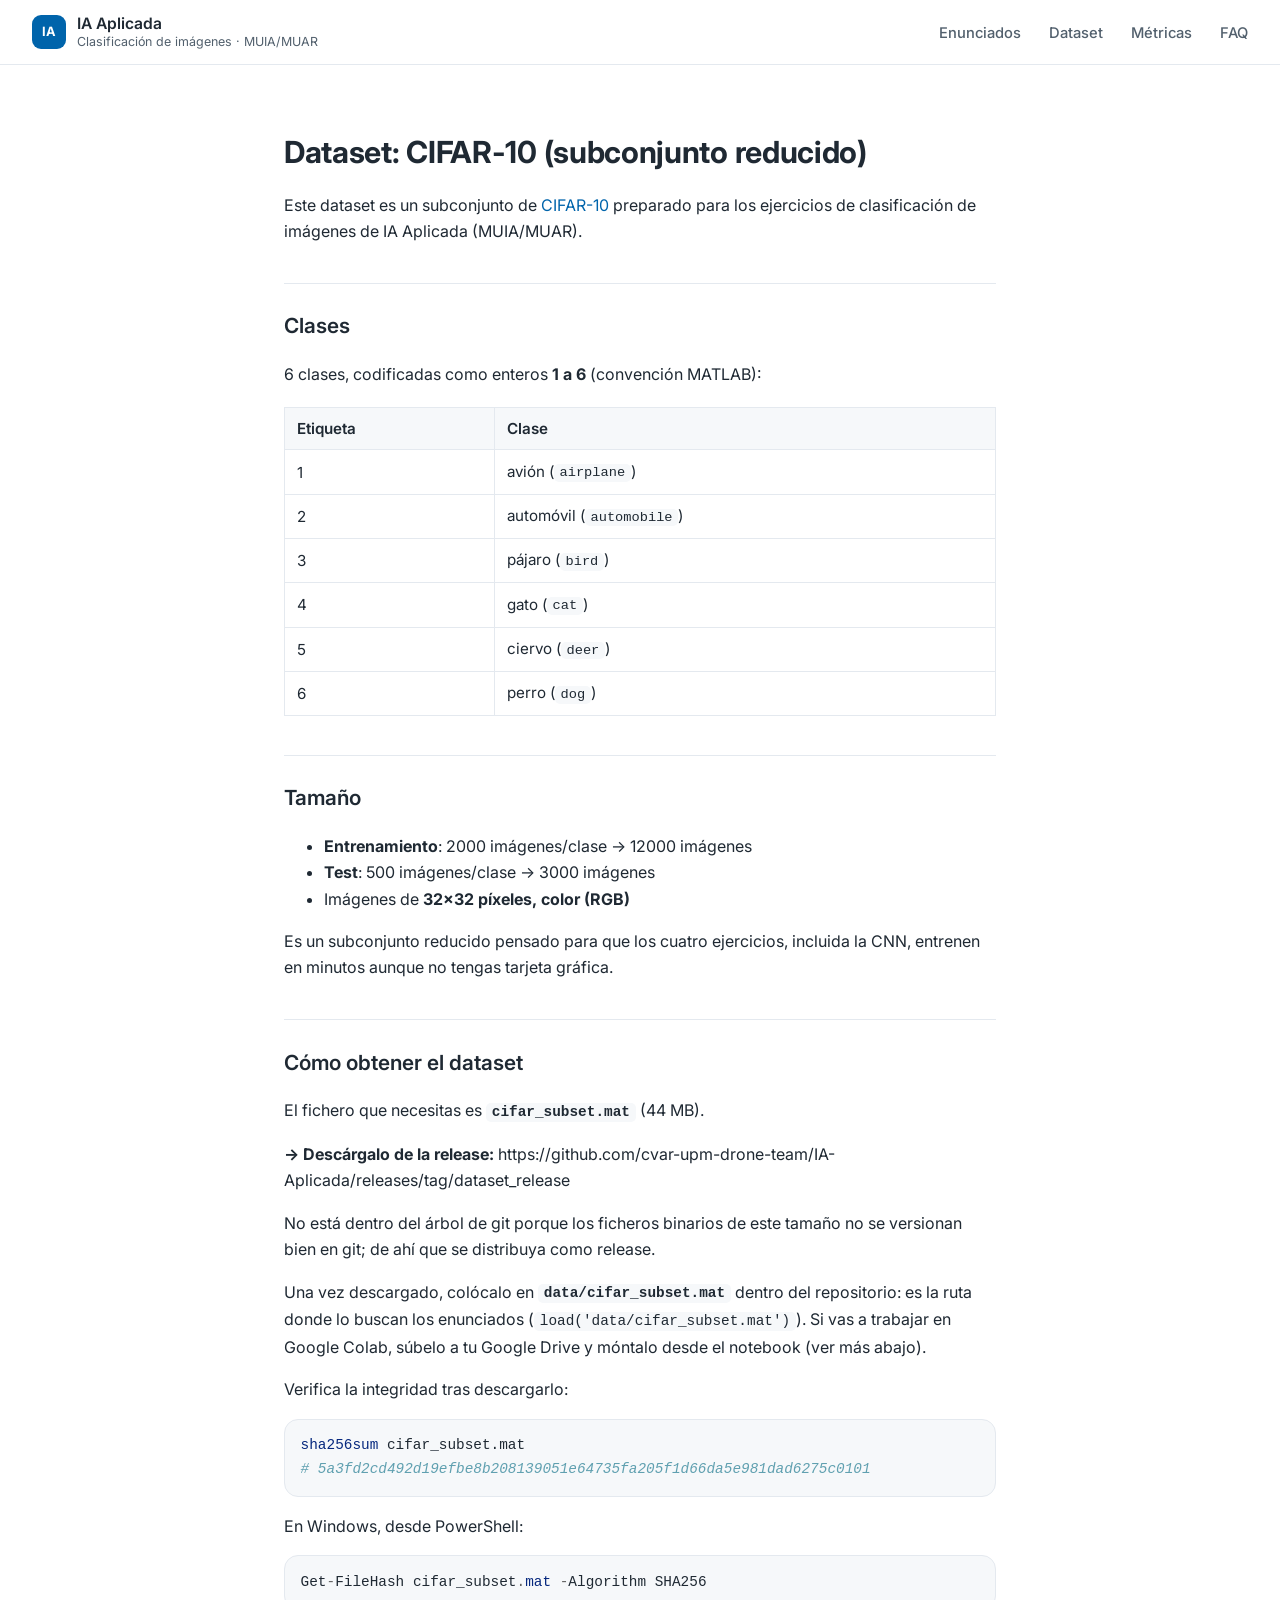
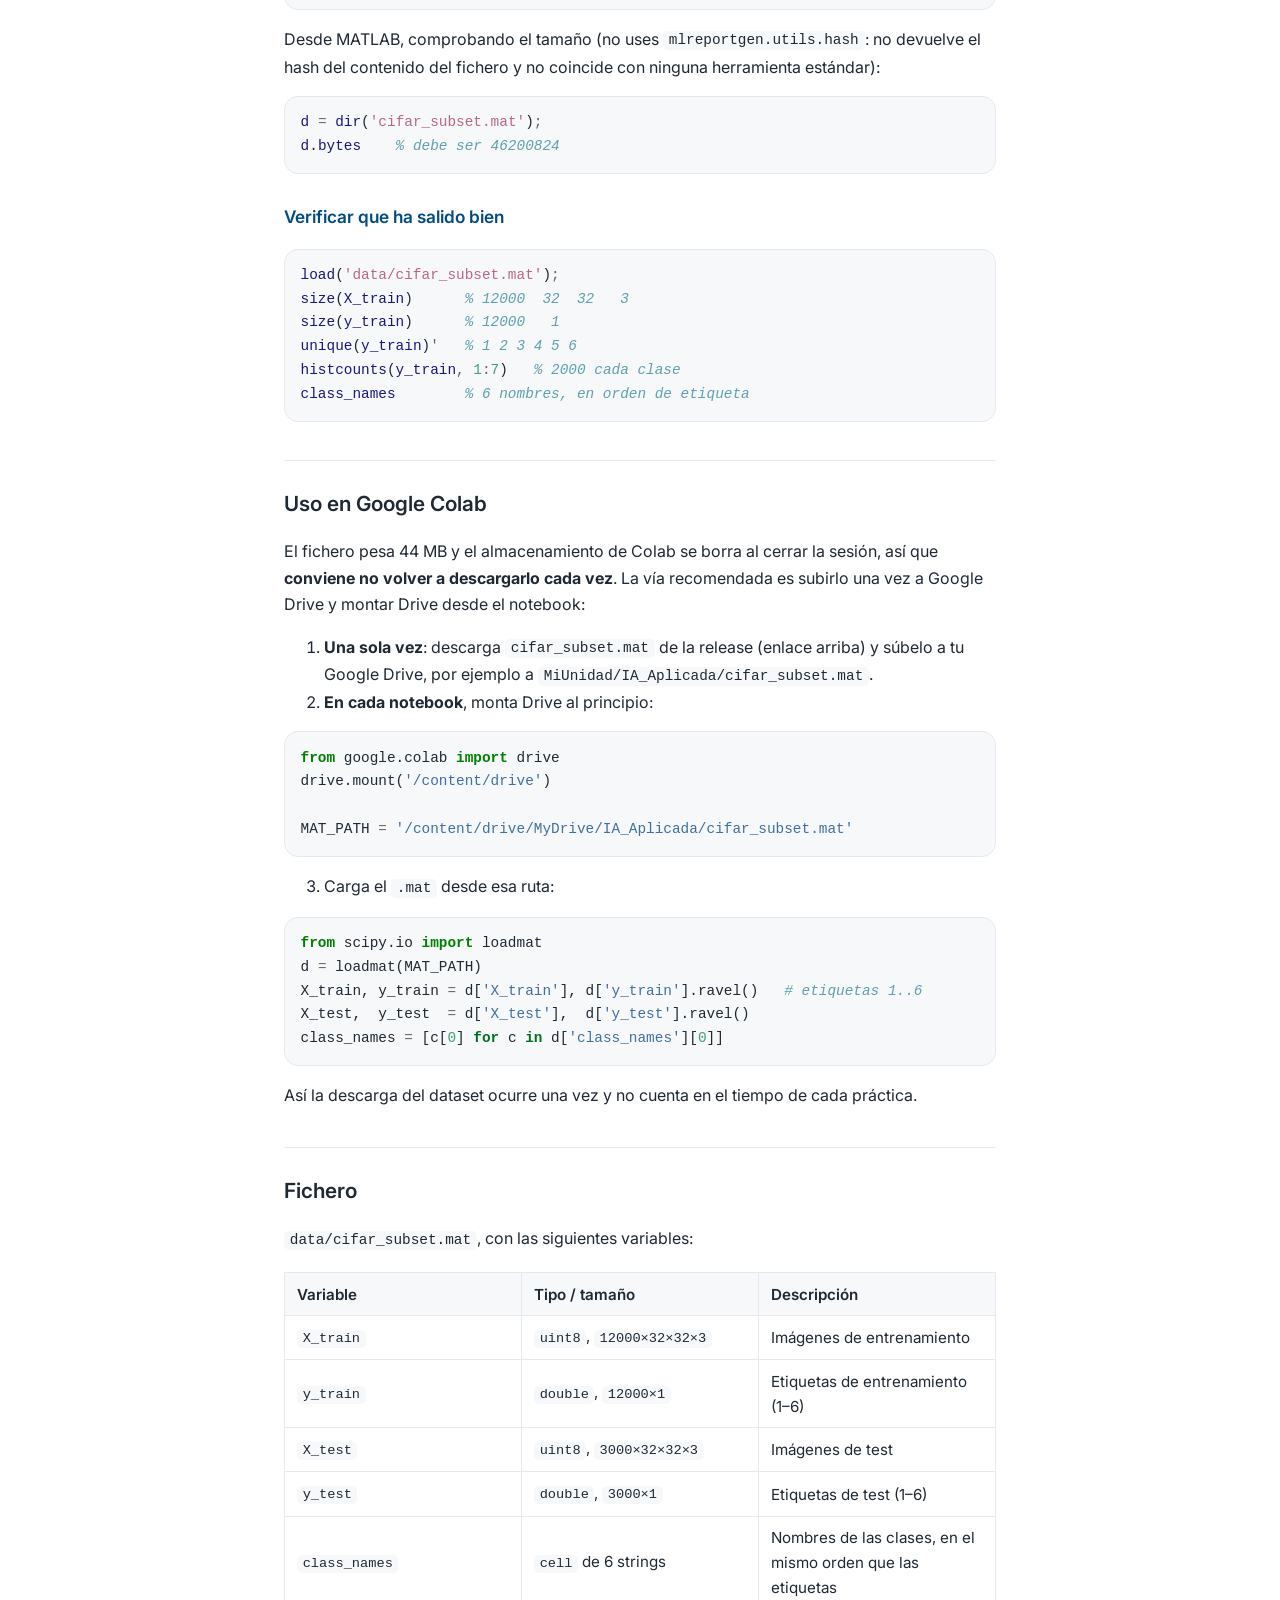
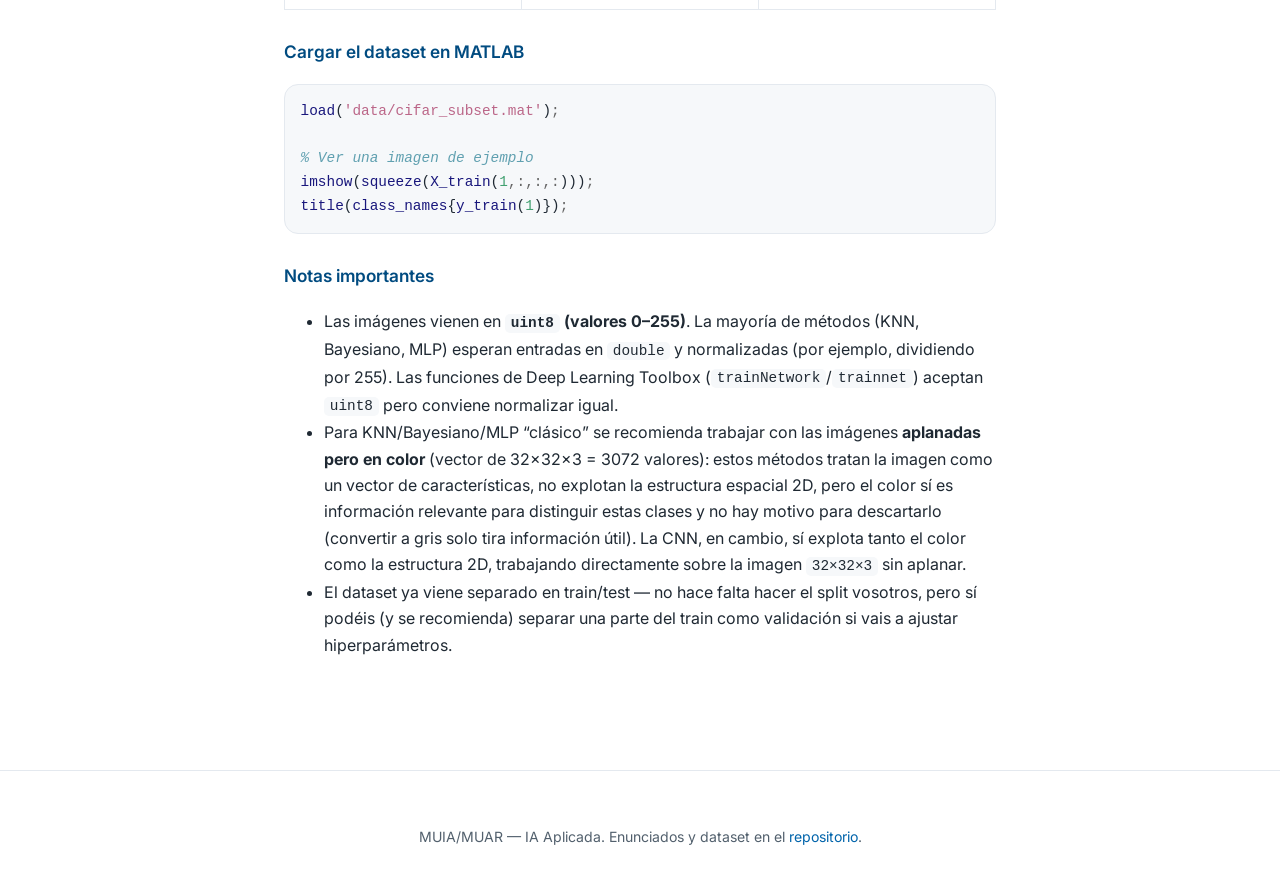
==== commit 64a7a1a6: "Actualizar sitio: enlaces de descarga al repo publico y etiqueta dataset_release Regenerado desde ma" ====
--- a/dataset.html
+++ b/dataset.html
@@ -83,7 +83,7 @@
 <p>El fichero que necesitas es
 <strong><code>cifar_subset.mat</code></strong> (44 MB).</p>
 <p><strong>→ Descárgalo de la release:</strong>
-https://github.com/cvar-upm-drone-team/IA-Aplicada/releases/tag/dataset-release-v1</p>
+https://github.com/cvar-upm-drone-team/IA-Aplicada/releases/tag/dataset_release</p>
 <p>No está dentro del árbol de git porque los ficheros binarios de este
 tamaño no se versionan bien en git; de ahí que se distribuya como
 release.</p>
